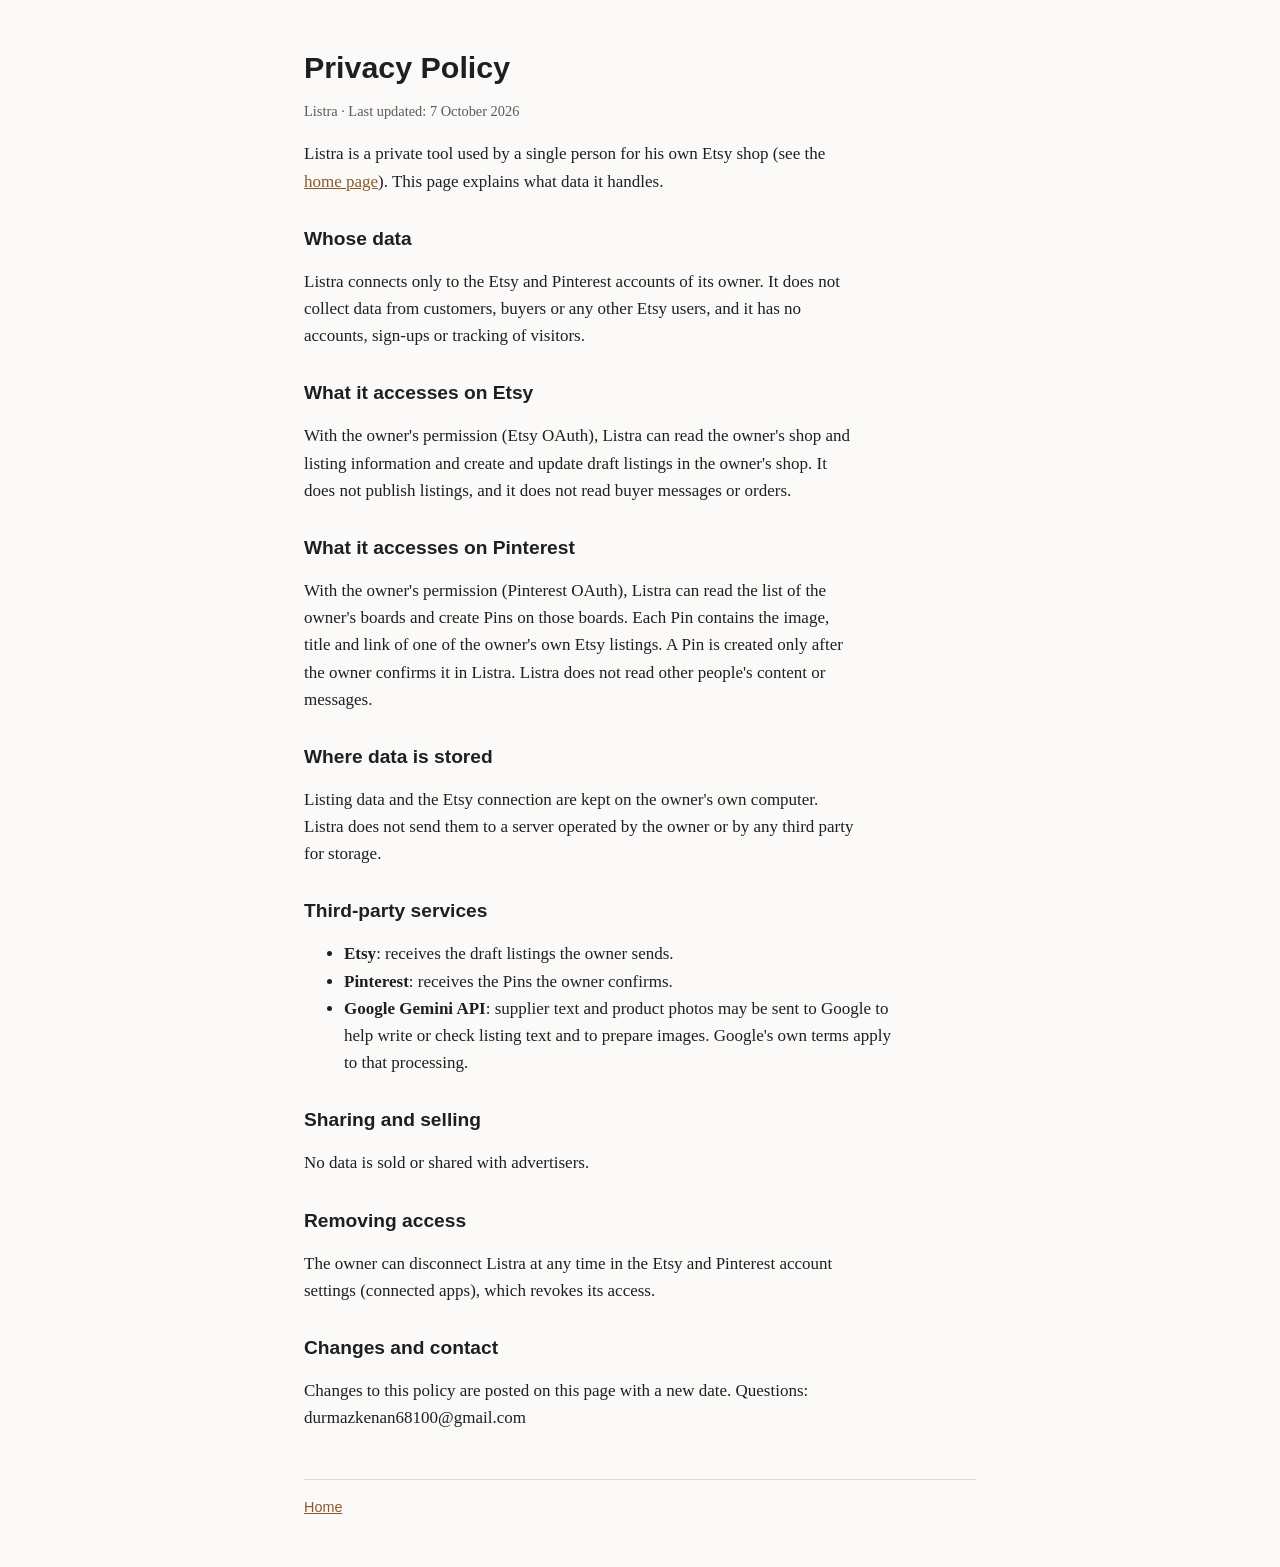
==== privacy.html @ fa573a51 "Add files via upload" ====
<!doctype html>
<html lang="en"><head><meta charset="utf-8"><meta name="viewport" content="width=device-width,initial-scale=1">
<title>Listra Privacy Policy</title><link rel="stylesheet" href="style.css"></head>
<body><main>
<h1>Privacy Policy</h1>
<p class="small">Listra · Last updated: 7 October 2026</p>
<p>Listra is a private tool used by a single person for his own Etsy shop (see the <a href="index.html">home page</a>). This page explains what data it handles.</p>
<h2>Whose data</h2>
<p>Listra connects only to the Etsy and Pinterest accounts of its owner. It does not collect data from customers, buyers or any other Etsy users, and it has no accounts, sign-ups or tracking of visitors.</p>
<h2>What it accesses on Etsy</h2>
<p>With the owner's permission (Etsy OAuth), Listra can read the owner's shop and listing information and create and update draft listings in the owner's shop. It does not publish listings, and it does not read buyer messages or orders.</p>
<h2>What it accesses on Pinterest</h2>
<p>With the owner's permission (Pinterest OAuth), Listra can read the list of the owner's boards and create Pins on those boards. Each Pin contains the image, title and link of one of the owner's own Etsy listings. A Pin is created only after the owner confirms it in Listra. Listra does not read other people's content or messages.</p>
<h2>Where data is stored</h2>
<p>Listing data and the Etsy connection are kept on the owner's own computer. Listra does not send them to a server operated by the owner or by any third party for storage.</p>
<h2>Third-party services</h2>
<ul>
<li><strong>Etsy</strong>: receives the draft listings the owner sends.</li>
<li><strong>Pinterest</strong>: receives the Pins the owner confirms.</li>
<li><strong>Google Gemini API</strong>: supplier text and product photos may be sent to Google to help write or check listing text and to prepare images. Google's own terms apply to that processing.</li>
</ul>
<h2>Sharing and selling</h2>
<p>No data is sold or shared with advertisers.</p>
<h2>Removing access</h2>
<p>The owner can disconnect Listra at any time in the Etsy and Pinterest account settings (connected apps), which revokes its access.</p>
<h2>Changes and contact</h2>
<p>Changes to this policy are posted on this page with a new date. Questions: durmazkenan68100@gmail.com</p>
<nav><a href="index.html">Home</a></nav>
</main></body></html>
---- style.css ----
:root{--bg:#fbfaf8;--fg:#1f1f1f;--muted:#5b5b5b;--line:#ddd8d0;--accent:#8a5a2b}
@media (prefers-color-scheme:dark){:root{--bg:#171615;--fg:#ece8e2;--muted:#a8a29a;--line:#3a3733;--accent:#d9a066}}
body{margin:0;background:var(--bg);color:var(--fg);font:17px/1.6 Georgia,"Times New Roman",serif}
main{max-width:42rem;margin:0 auto;padding:3rem 1rem}
h1,h2{font-family:Arial,Helvetica,sans-serif;line-height:1.25;text-wrap:balance}
h1{font-size:1.9rem;margin:0 0 .5rem}h2{font-size:1.2rem;margin:2rem 0 .5rem}
p,li{max-width:65ch}a{color:var(--accent)}
nav{border-top:1px solid var(--line);margin-top:3rem;padding-top:1rem;font-family:Arial,sans-serif;font-size:.9rem;color:var(--muted)}
.small{color:var(--muted);font-size:.9rem}
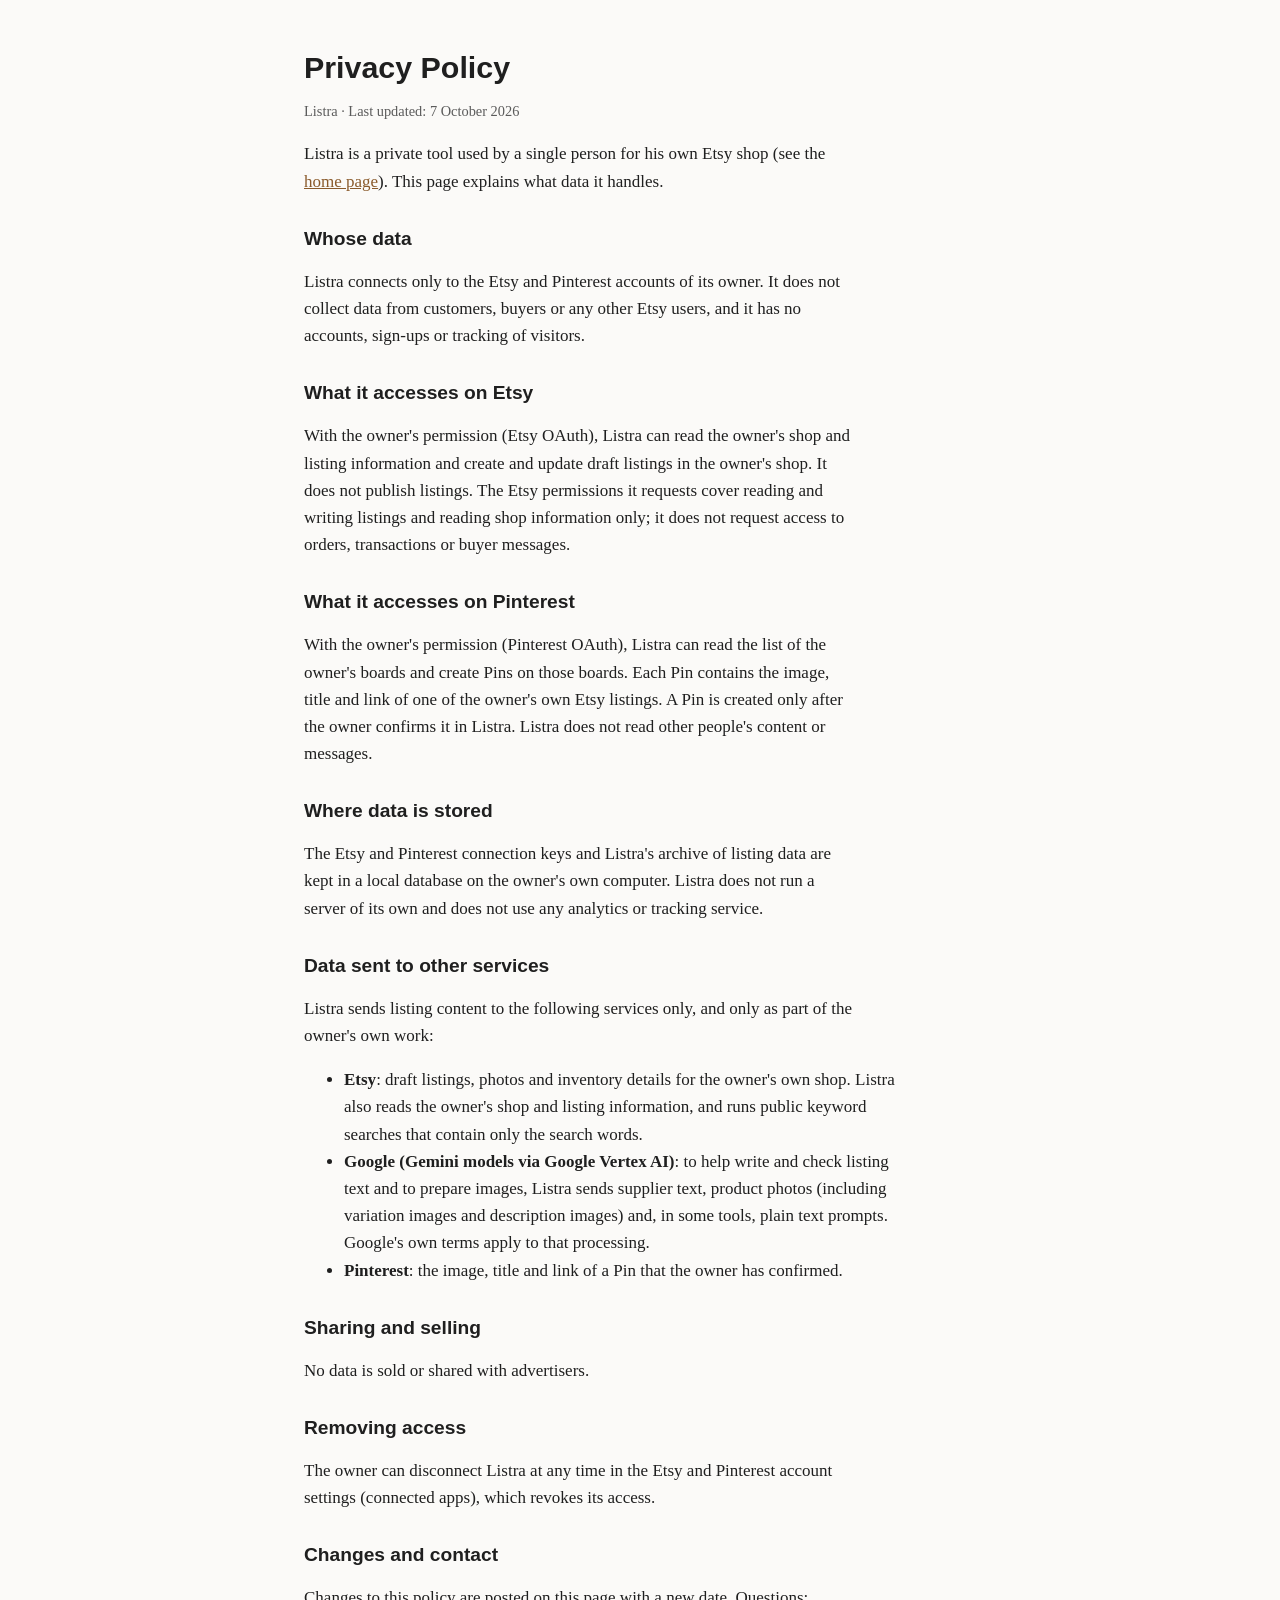
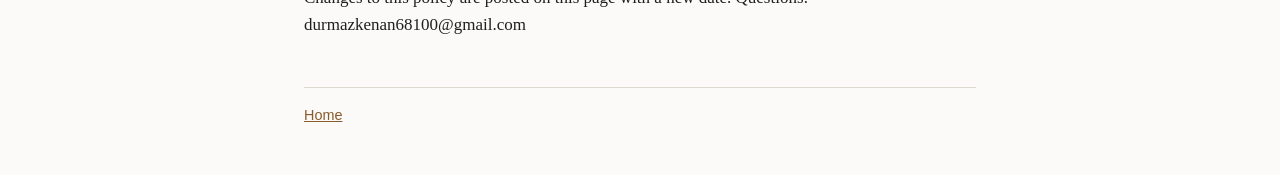
==== commit 33498322: "Add files via upload" ====
--- a/privacy.html
+++ b/privacy.html
@@ -8,16 +8,17 @@
 <h2>Whose data</h2>
 <p>Listra connects only to the Etsy and Pinterest accounts of its owner. It does not collect data from customers, buyers or any other Etsy users, and it has no accounts, sign-ups or tracking of visitors.</p>
 <h2>What it accesses on Etsy</h2>
-<p>With the owner's permission (Etsy OAuth), Listra can read the owner's shop and listing information and create and update draft listings in the owner's shop. It does not publish listings, and it does not read buyer messages or orders.</p>
+<p>With the owner's permission (Etsy OAuth), Listra can read the owner's shop and listing information and create and update draft listings in the owner's shop. It does not publish listings. The Etsy permissions it requests cover reading and writing listings and reading shop information only; it does not request access to orders, transactions or buyer messages.</p>
 <h2>What it accesses on Pinterest</h2>
 <p>With the owner's permission (Pinterest OAuth), Listra can read the list of the owner's boards and create Pins on those boards. Each Pin contains the image, title and link of one of the owner's own Etsy listings. A Pin is created only after the owner confirms it in Listra. Listra does not read other people's content or messages.</p>
 <h2>Where data is stored</h2>
-<p>Listing data and the Etsy connection are kept on the owner's own computer. Listra does not send them to a server operated by the owner or by any third party for storage.</p>
-<h2>Third-party services</h2>
+<p>The Etsy and Pinterest connection keys and Listra's archive of listing data are kept in a local database on the owner's own computer. Listra does not run a server of its own and does not use any analytics or tracking service.</p>
+<h2>Data sent to other services</h2>
+<p>Listra sends listing content to the following services only, and only as part of the owner's own work:</p>
 <ul>
-<li><strong>Etsy</strong>: receives the draft listings the owner sends.</li>
-<li><strong>Pinterest</strong>: receives the Pins the owner confirms.</li>
-<li><strong>Google Gemini API</strong>: supplier text and product photos may be sent to Google to help write or check listing text and to prepare images. Google's own terms apply to that processing.</li>
+<li><strong>Etsy</strong>: draft listings, photos and inventory details for the owner's own shop. Listra also reads the owner's shop and listing information, and runs public keyword searches that contain only the search words.</li>
+<li><strong>Google (Gemini models via Google Vertex AI)</strong>: to help write and check listing text and to prepare images, Listra sends supplier text, product photos (including variation images and description images) and, in some tools, plain text prompts. Google's own terms apply to that processing.</li>
+<li><strong>Pinterest</strong>: the image, title and link of a Pin that the owner has confirmed.</li>
 </ul>
 <h2>Sharing and selling</h2>
 <p>No data is sold or shared with advertisers.</p>
